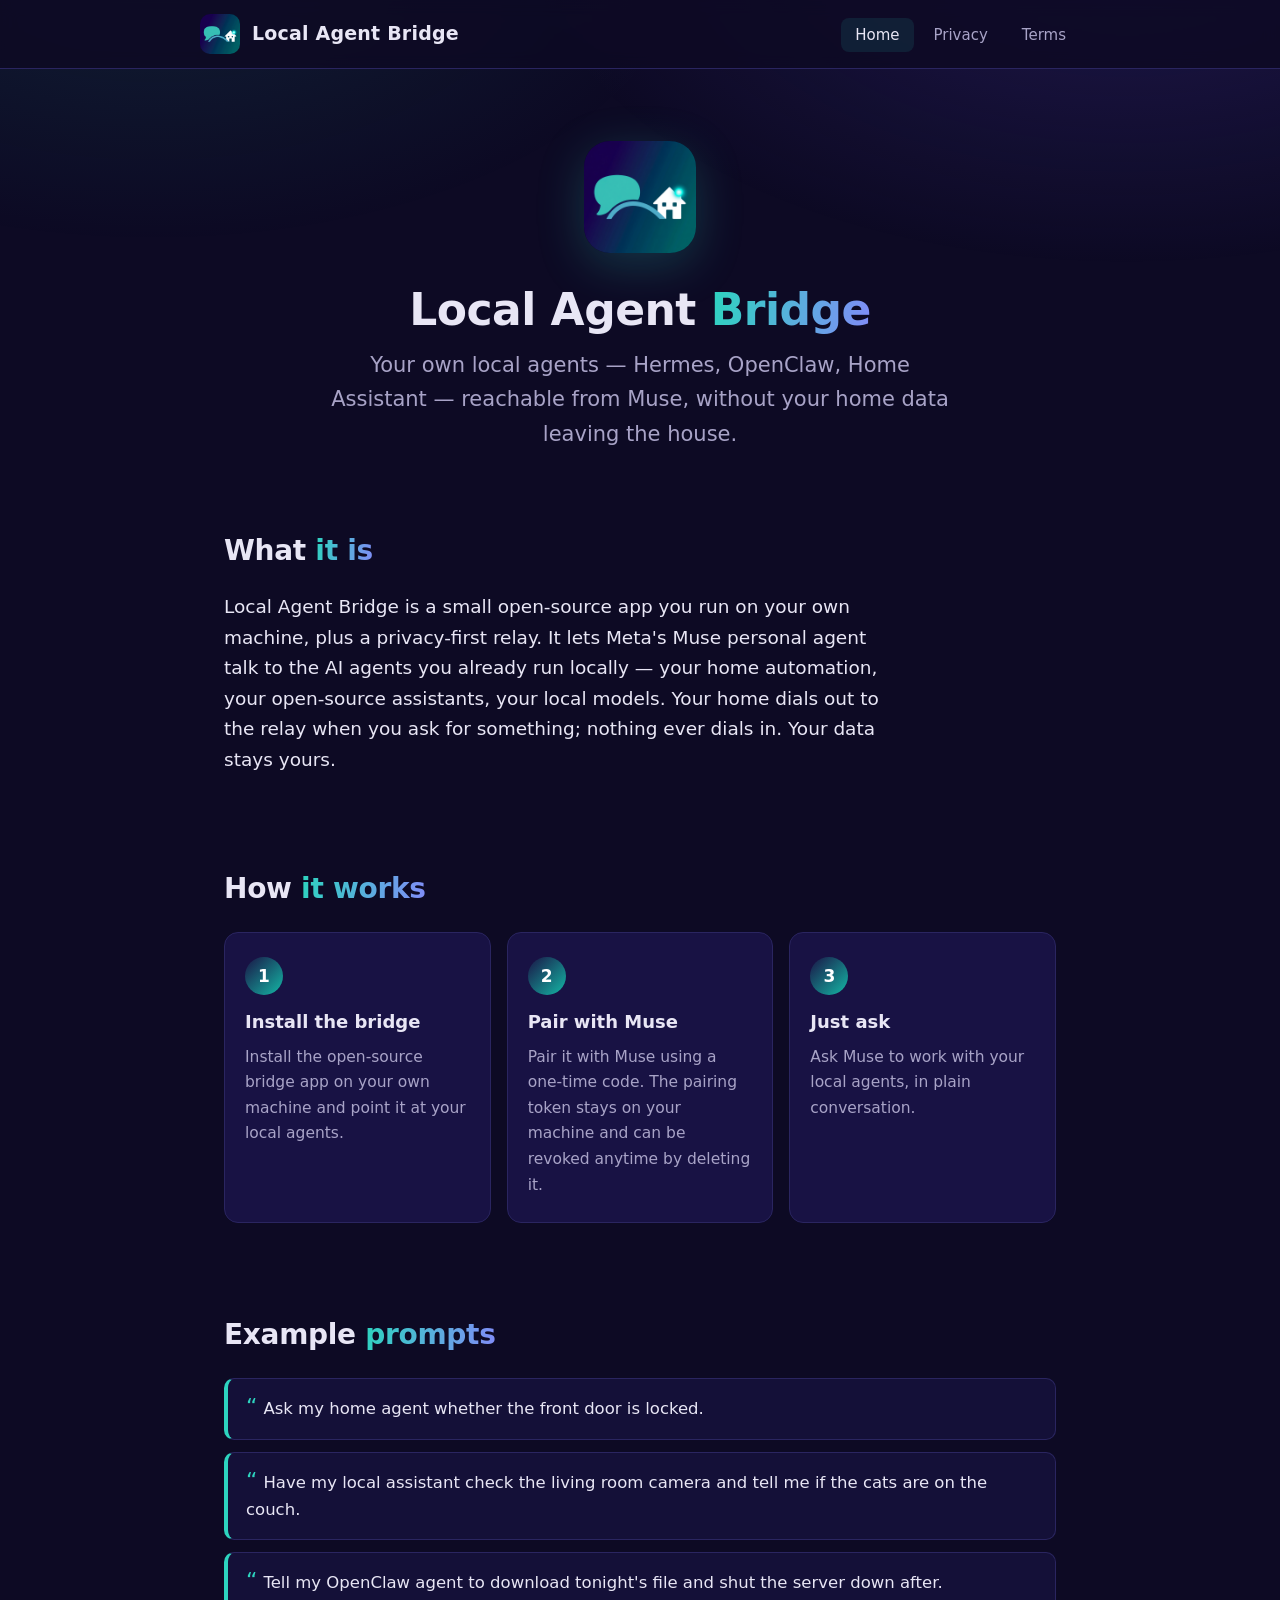
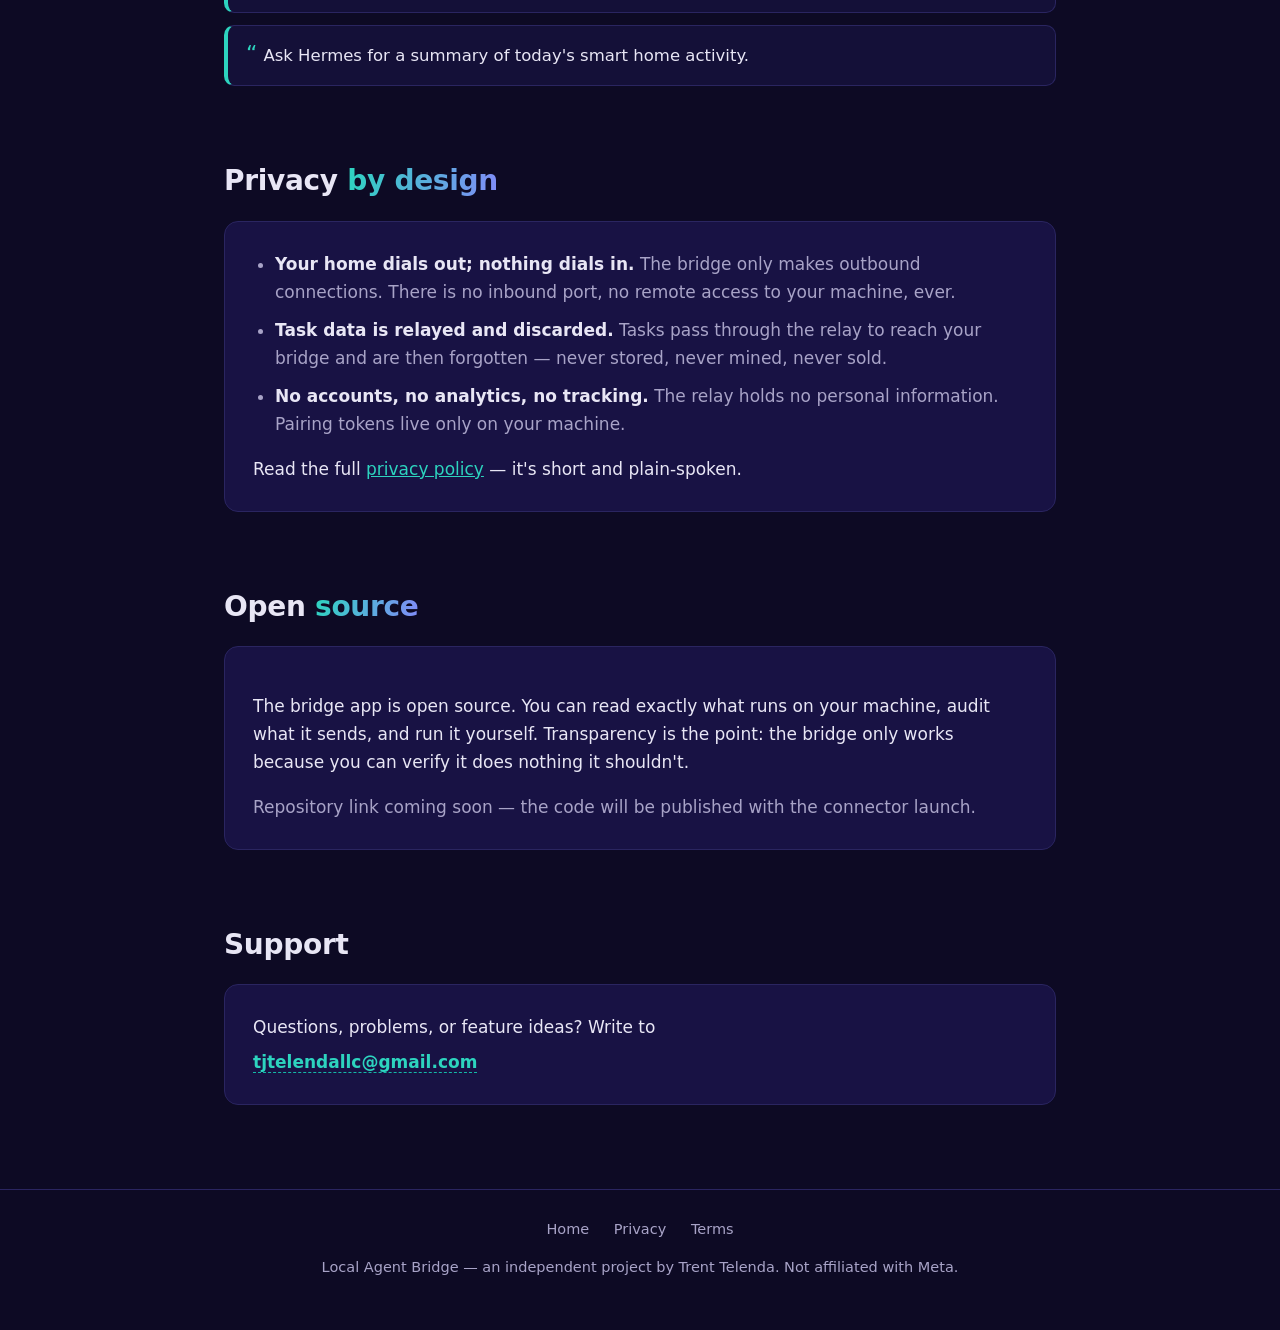
==== docs/index.html @ ab5d9c14 "Local Agent Bridge: full build" ====
<!DOCTYPE html>
<html lang="en">
<head>
  <meta charset="utf-8">
  <meta name="viewport" content="width=device-width, initial-scale=1">
  <title>Local Agent Bridge — Your local agents, reachable from Muse</title>
  <meta name="description" content="Local Agent Bridge connects Meta's Muse personal agent to your own in-home and local AI agents, without your home data leaving the house.">
  <link rel="icon" type="image/png" href="assets/icon-512.png">
  <link rel="stylesheet" href="assets/style.css">
</head>
<body>

<header class="site">
  <div class="wrap nav">
    <a class="brand" href="index.html">
      <img src="assets/icon-512.png" alt="Local Agent Bridge logo">
      Local Agent Bridge
    </a>
    <ul class="nav-links">
      <li><a href="index.html" aria-current="page">Home</a></li>
      <li><a href="privacy.html">Privacy</a></li>
      <li><a href="terms.html">Terms</a></li>
    </ul>
  </div>
</header>

<main class="wrap">

  <div class="hero">
    <img class="hero-icon" src="assets/icon-512.png" alt="Local Agent Bridge logo">
    <h1>Local Agent <span class="accent">Bridge</span></h1>
    <p class="tagline">Your own local agents — Hermes, OpenClaw, Home Assistant — reachable from Muse, without your home data leaving the house.</p>
  </div>

  <section class="block">
    <h2>What <span class="accent">it is</span></h2>
    <p class="lead">Local Agent Bridge is a small open-source app you run on your own machine, plus a privacy-first relay. It lets Meta's Muse personal agent talk to the AI agents you already run locally — your home automation, your open-source assistants, your local models. Your home dials out to the relay when you ask for something; nothing ever dials in. Your data stays yours.</p>
  </section>

  <section class="block">
    <h2>How <span class="accent">it works</span></h2>
    <ol class="steps">
      <li class="step">
        <span class="num">1</span>
        <h3>Install the bridge</h3>
        <p>Install the open-source bridge app on your own machine and point it at your local agents.</p>
      </li>
      <li class="step">
        <span class="num">2</span>
        <h3>Pair with Muse</h3>
        <p>Pair it with Muse using a one-time code. The pairing token stays on your machine and can be revoked anytime by deleting it.</p>
      </li>
      <li class="step">
        <span class="num">3</span>
        <h3>Just ask</h3>
        <p>Ask Muse to work with your local agents, in plain conversation.</p>
      </li>
    </ol>
  </section>

  <section class="block">
    <h2>Example <span class="accent">prompts</span></h2>
    <ul class="prompts">
      <li>Ask my home agent whether the front door is locked.</li>
      <li>Have my local assistant check the living room camera and tell me if the cats are on the couch.</li>
      <li>Tell my OpenClaw agent to download tonight's file and shut the server down after.</li>
      <li>Ask Hermes for a summary of today's smart home activity.</li>
    </ul>
  </section>

  <section class="block">
    <h2>Privacy <span class="accent">by design</span></h2>
    <div class="card">
      <ul>
        <li><strong>Your home dials out; nothing dials in.</strong> The bridge only makes outbound connections. There is no inbound port, no remote access to your machine, ever.</li>
        <li><strong>Task data is relayed and discarded.</strong> Tasks pass through the relay to reach your bridge and are then forgotten — never stored, never mined, never sold.</li>
        <li><strong>No accounts, no analytics, no tracking.</strong> The relay holds no personal information. Pairing tokens live only on your machine.</li>
      </ul>
      <p>Read the full <a href="privacy.html" style="color: var(--teal);">privacy policy</a> — it's short and plain-spoken.</p>
    </div>
  </section>

  <section class="block">
    <h2>Open <span class="accent">source</span></h2>
    <div class="card">
      <p>The bridge app is open source. You can read exactly what runs on your machine, audit what it sends, and run it yourself. Transparency is the point: the bridge only works because you can verify it does nothing it shouldn't.</p>
      <p style="color: var(--text-muted);">Repository link coming soon — the code will be published with the connector launch.</p>
    </div>
  </section>

  <section class="block">
    <h2>Support</h2>
    <div class="card support-box">
      <div>
        <p style="margin: 0 0 6px;">Questions, problems, or feature ideas? Write to</p>
        <a class="mailto" href="mailto:tjtelendallc@gmail.com">tjtelendallc@gmail.com</a>
      </div>
    </div>
  </section>

</main>

<footer class="site">
  <div class="wrap">
    <nav>
      <a href="index.html">Home</a>
      <a href="privacy.html">Privacy</a>
      <a href="terms.html">Terms</a>
    </nav>
    <p>Local Agent Bridge — an independent project by Trent Telenda. Not affiliated with Meta.</p>
  </div>
</footer>

</body>
</html>
---- docs/assets/style.css ----
/* Local Agent Bridge — shared stylesheet */
:root {
  --bg: #0d0a24;
  --bg-soft: #141038;
  --bg-card: #181244;
  --indigo: #1a1446;
  --teal: #2dd4bf;
  --teal-dim: #14b8a6;
  --text: #e8e6f5;
  --text-muted: #a8a3c7;
  --border: #2a2560;
  --radius: 14px;
}

* { box-sizing: border-box; }

html { scroll-behavior: smooth; }

body {
  margin: 0;
  background: var(--bg);
  color: var(--text);
  font-family: "Segoe UI", system-ui, -apple-system, Roboto, "Helvetica Neue", Arial, sans-serif;
  line-height: 1.65;
  font-size: 17px;
  -webkit-font-smoothing: antialiased;
}

/* soft gradient wash behind everything */
body::before {
  content: "";
  position: fixed;
  inset: 0;
  background:
    radial-gradient(900px 480px at 12% -5%, rgba(45, 212, 191, 0.10), transparent 60%),
    radial-gradient(1000px 560px at 88% -8%, rgba(76, 60, 180, 0.28), transparent 60%);
  pointer-events: none;
  z-index: -1;
}

.wrap {
  max-width: 880px;
  margin: 0 auto;
  padding: 0 24px;
}

/* ---------- header ---------- */
header.site {
  border-bottom: 1px solid var(--border);
  background: rgba(13, 10, 36, 0.85);
  backdrop-filter: blur(8px);
  position: sticky;
  top: 0;
  z-index: 10;
}

.nav {
  display: flex;
  align-items: center;
  gap: 16px;
  padding: 14px 0;
}

.brand {
  display: flex;
  align-items: center;
  gap: 12px;
  text-decoration: none;
  color: var(--text);
  font-weight: 700;
  font-size: 19px;
  letter-spacing: 0.2px;
  margin-right: auto;
}

.brand img {
  width: 40px;
  height: 40px;
  border-radius: 10px;
  display: block;
}

.nav-links {
  display: flex;
  gap: 6px;
  list-style: none;
  margin: 0;
  padding: 0;
}

.nav-links a {
  color: var(--text-muted);
  text-decoration: none;
  padding: 8px 14px;
  border-radius: 8px;
  font-size: 15px;
  transition: color 0.15s, background 0.15s;
}

.nav-links a:hover,
.nav-links a[aria-current="page"] {
  color: var(--text);
  background: rgba(45, 212, 191, 0.10);
}

/* ---------- hero ---------- */
.hero {
  padding: 72px 0 40px;
  text-align: center;
}

.hero img.hero-icon {
  width: 112px;
  height: 112px;
  border-radius: 26px;
  box-shadow: 0 12px 48px rgba(45, 212, 191, 0.22);
  margin-bottom: 24px;
}

.hero h1 {
  font-size: 44px;
  line-height: 1.15;
  margin: 0 0 12px;
  letter-spacing: -0.5px;
}

.hero h1 .accent {
  background: linear-gradient(100deg, var(--teal), #818cf8);
  -webkit-background-clip: text;
  background-clip: text;
  color: transparent;
}

.tagline {
  font-size: 21px;
  color: var(--text-muted);
  max-width: 620px;
  margin: 0 auto;
}

/* ---------- sections ---------- */
section.block { padding: 36px 0; }

h2 {
  font-size: 28px;
  margin: 0 0 16px;
  letter-spacing: -0.3px;
}

h2 .accent {
  background: linear-gradient(100deg, var(--teal), #818cf8);
  -webkit-background-clip: text;
  background-clip: text;
  color: transparent;
}

p.lead {
  font-size: 18.5px;
  color: var(--text);
  max-width: 680px;
}

/* ---------- steps ---------- */
.steps {
  display: grid;
  grid-template-columns: repeat(auto-fit, minmax(220px, 1fr));
  gap: 16px;
  margin-top: 20px;
  padding: 0;
  list-style: none;
}

.step {
  background: var(--bg-card);
  border: 1px solid var(--border);
  border-radius: var(--radius);
  padding: 24px 20px;
}

.step .num {
  display: inline-flex;
  align-items: center;
  justify-content: center;
  width: 38px;
  height: 38px;
  border-radius: 50%;
  background: linear-gradient(135deg, var(--indigo), var(--teal-dim));
  color: #fff;
  font-weight: 700;
  font-size: 17px;
  margin-bottom: 12px;
}

.step h3 {
  margin: 0 0 8px;
  font-size: 18px;
}

.step p {
  margin: 0;
  color: var(--text-muted);
  font-size: 15.5px;
}

/* ---------- prompt examples ---------- */
.prompts {
  list-style: none;
  margin: 20px 0 0;
  padding: 0;
  display: grid;
  gap: 12px;
}

.prompts li {
  background: var(--bg-soft);
  border: 1px solid var(--border);
  border-left: 4px solid var(--teal);
  border-radius: 10px;
  padding: 16px 18px;
  font-size: 16.5px;
}

.prompts li::before {
  content: "\201C";
  color: var(--teal);
  font-size: 22px;
  margin-right: 6px;
  line-height: 0;
}

/* ---------- cards ---------- */
.card {
  background: var(--bg-card);
  border: 1px solid var(--border);
  border-radius: var(--radius);
  padding: 28px;
  margin-top: 16px;
}

.card ul {
  margin: 0;
  padding-left: 22px;
  color: var(--text-muted);
}

.card ul li { margin-bottom: 10px; }
.card ul li strong { color: var(--text); }

.card p:last-child { margin-bottom: 0; }

/* ---------- support ---------- */
.support-box {
  display: flex;
  align-items: center;
  gap: 18px;
  flex-wrap: wrap;
}

.support-box a.mailto {
  color: var(--teal);
  font-weight: 600;
  text-decoration: none;
  border-bottom: 1px dashed var(--teal-dim);
}

.support-box a.mailto:hover { border-bottom-style: solid; }

/* ---------- footer ---------- */
footer.site {
  border-top: 1px solid var(--border);
  margin-top: 48px;
  padding: 28px 0 36px;
  color: var(--text-muted);
  font-size: 14.5px;
  text-align: center;
}

footer.site nav {
  margin-bottom: 10px;
}

footer.site nav a {
  color: var(--text-muted);
  text-decoration: none;
  margin: 0 10px;
}

footer.site nav a:hover { color: var(--teal); }

/* ---------- small print pages ---------- */
.policy-meta {
  color: var(--text-muted);
  font-size: 15px;
  margin-bottom: 28px;
}

.policy h3 {
  font-size: 20px;
  margin: 32px 0 10px;
  color: var(--text);
}

.policy p, .policy li { color: var(--text); }
.policy ul { padding-left: 22px; }
.policy li { margin-bottom: 8px; }

/* ---------- responsive ---------- */
@media (max-width: 560px) {
  .hero h1 { font-size: 32px; }
  .tagline { font-size: 18px; }
  .nav { flex-wrap: wrap; }
  section.block { padding: 28px 0; }
}
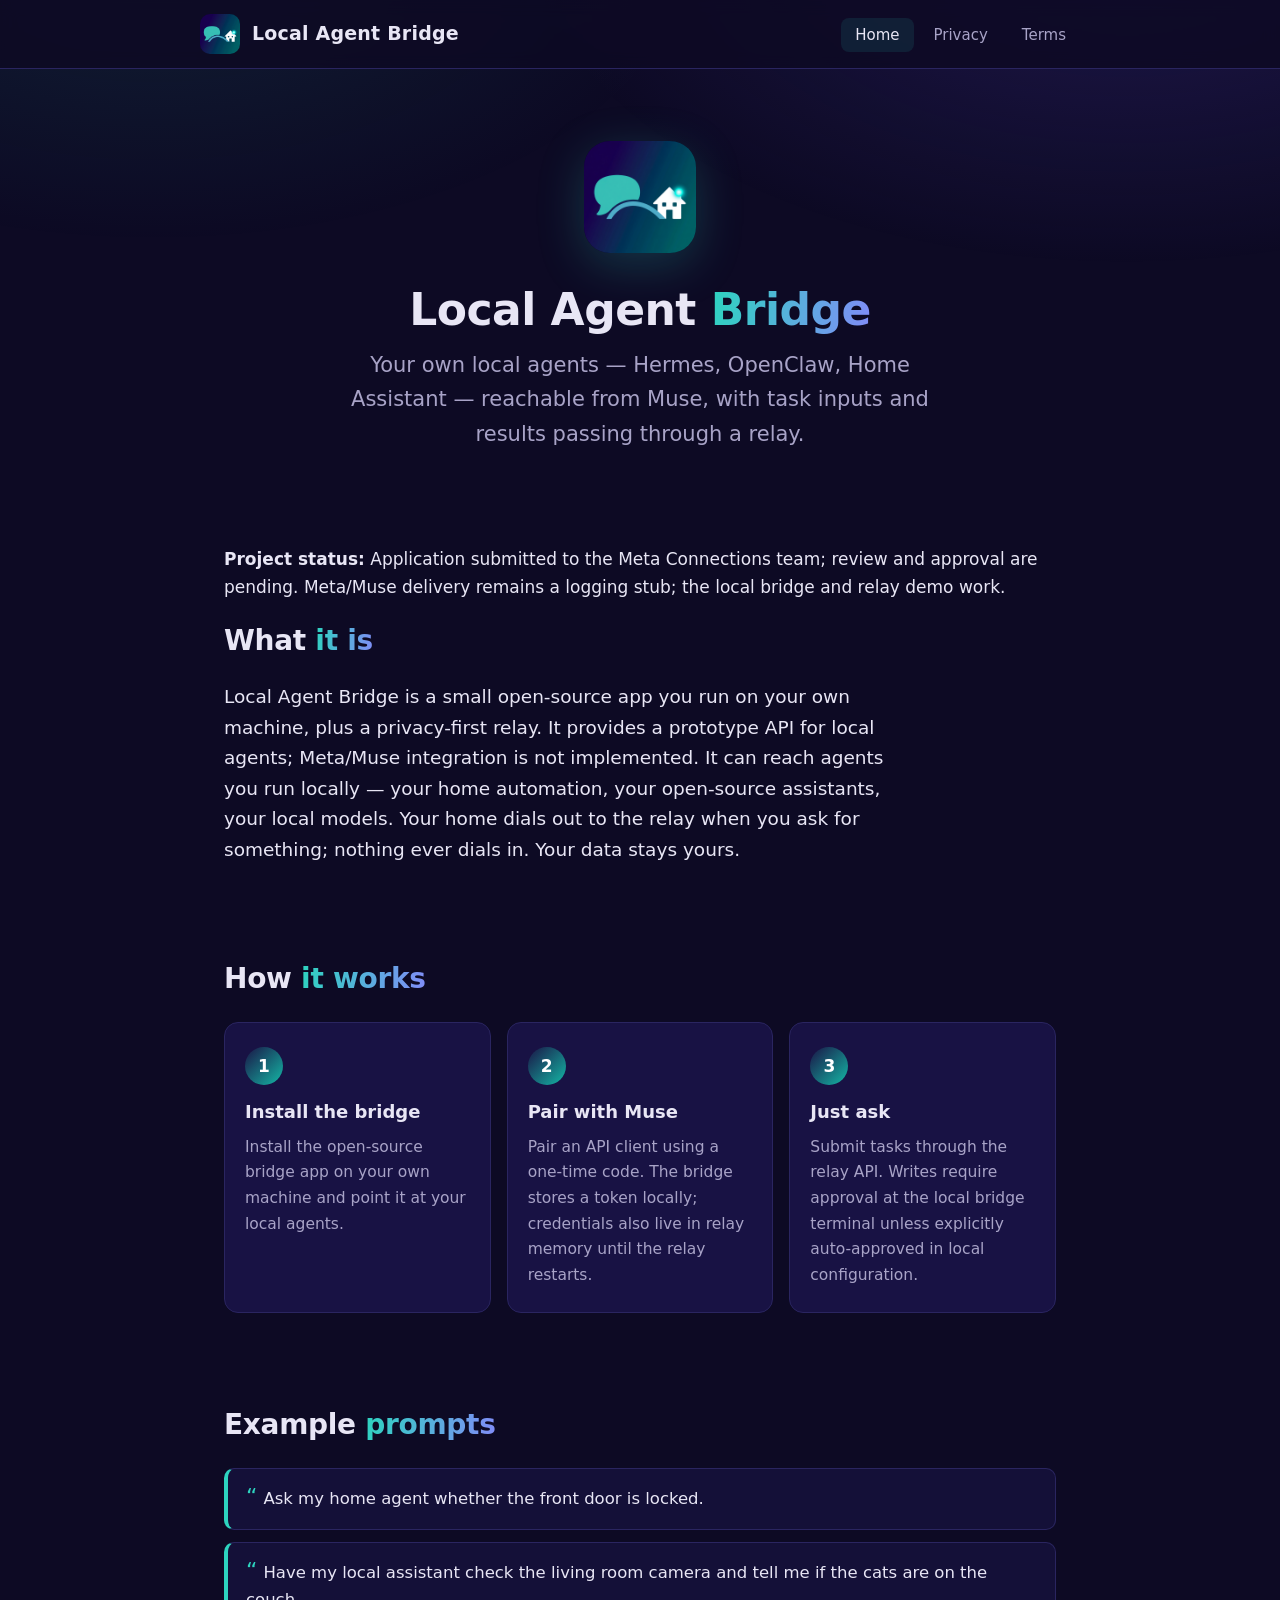
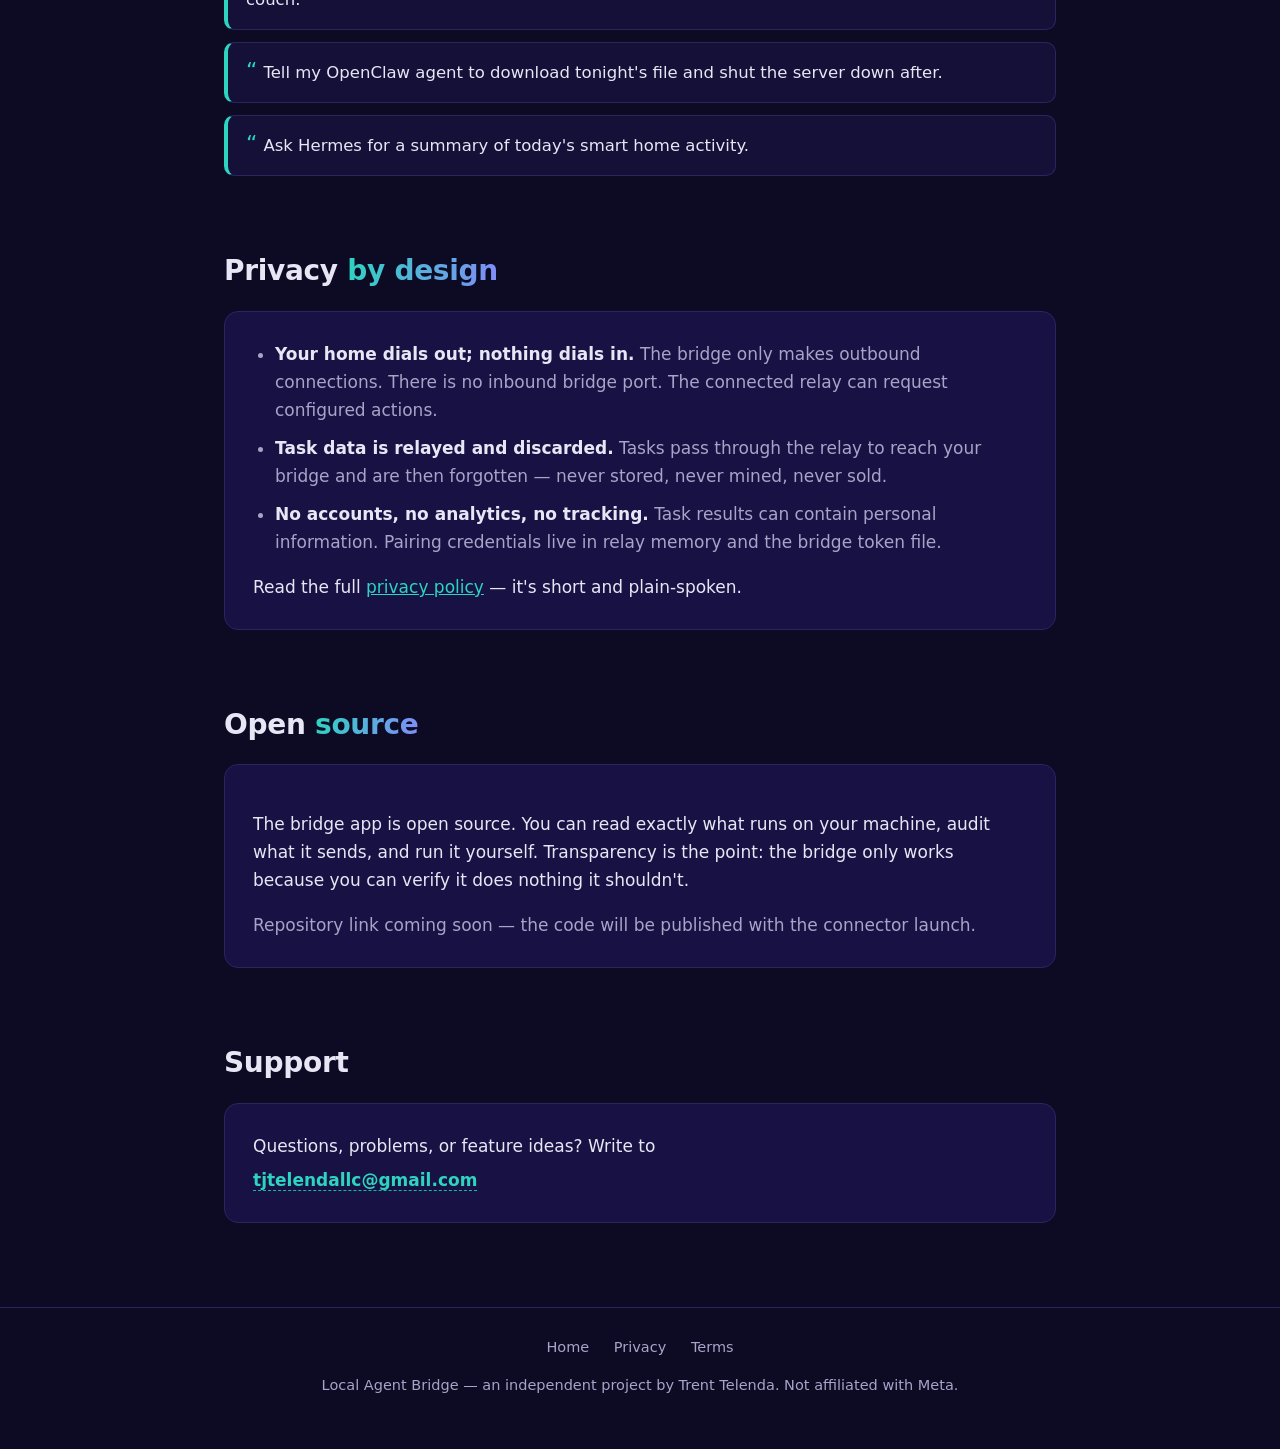
==== commit 3fc82c81: "Enforce local approval before bridge actions and document prototype status Bind approval and replay " ====
--- a/docs/index.html
+++ b/docs/index.html
@@ -4,7 +4,7 @@
   <meta charset="utf-8">
   <meta name="viewport" content="width=device-width, initial-scale=1">
   <title>Local Agent Bridge — Your local agents, reachable from Muse</title>
-  <meta name="description" content="Local Agent Bridge connects Meta's Muse personal agent to your own in-home and local AI agents, without your home data leaving the house.">
+  <meta name="description" content="Local Agent Bridge connects Meta's Muse personal agent to your own in-home and local AI agents, with task inputs and results passing through a relay.">
   <link rel="icon" type="image/png" href="assets/icon-512.png">
   <link rel="stylesheet" href="assets/style.css">
 </head>
@@ -29,12 +29,13 @@
   <div class="hero">
     <img class="hero-icon" src="assets/icon-512.png" alt="Local Agent Bridge logo">
     <h1>Local Agent <span class="accent">Bridge</span></h1>
-    <p class="tagline">Your own local agents — Hermes, OpenClaw, Home Assistant — reachable from Muse, without your home data leaving the house.</p>
+    <p class="tagline">Your own local agents — Hermes, OpenClaw, Home Assistant — reachable from Muse, with task inputs and results passing through a relay.</p>
   </div>
 
   <section class="block">
+    <p><strong>Project status:</strong> Application submitted to the Meta Connections team; review and approval are pending. Meta/Muse delivery remains a logging stub; the local bridge and relay demo work.</p>
     <h2>What <span class="accent">it is</span></h2>
-    <p class="lead">Local Agent Bridge is a small open-source app you run on your own machine, plus a privacy-first relay. It lets Meta's Muse personal agent talk to the AI agents you already run locally — your home automation, your open-source assistants, your local models. Your home dials out to the relay when you ask for something; nothing ever dials in. Your data stays yours.</p>
+    <p class="lead">Local Agent Bridge is a small open-source app you run on your own machine, plus a privacy-first relay. It provides a prototype API for local agents; Meta/Muse integration is not implemented. It can reach agents you run locally — your home automation, your open-source assistants, your local models. Your home dials out to the relay when you ask for something; nothing ever dials in. Your data stays yours.</p>
   </section>
 
   <section class="block">
@@ -48,12 +49,12 @@
       <li class="step">
         <span class="num">2</span>
         <h3>Pair with Muse</h3>
-        <p>Pair it with Muse using a one-time code. The pairing token stays on your machine and can be revoked anytime by deleting it.</p>
+        <p>Pair an API client using a one-time code. The bridge stores a token locally; credentials also live in relay memory until the relay restarts.</p>
       </li>
       <li class="step">
         <span class="num">3</span>
         <h3>Just ask</h3>
-        <p>Ask Muse to work with your local agents, in plain conversation.</p>
+        <p>Submit tasks through the relay API. Writes require approval at the local bridge terminal unless explicitly auto-approved in local configuration.</p>
       </li>
     </ol>
   </section>
@@ -72,9 +73,9 @@
     <h2>Privacy <span class="accent">by design</span></h2>
     <div class="card">
       <ul>
-        <li><strong>Your home dials out; nothing dials in.</strong> The bridge only makes outbound connections. There is no inbound port, no remote access to your machine, ever.</li>
+        <li><strong>Your home dials out; nothing dials in.</strong> The bridge only makes outbound connections. There is no inbound bridge port. The connected relay can request configured actions.</li>
         <li><strong>Task data is relayed and discarded.</strong> Tasks pass through the relay to reach your bridge and are then forgotten — never stored, never mined, never sold.</li>
-        <li><strong>No accounts, no analytics, no tracking.</strong> The relay holds no personal information. Pairing tokens live only on your machine.</li>
+        <li><strong>No accounts, no analytics, no tracking.</strong> Task results can contain personal information. Pairing credentials live in relay memory and the bridge token file.</li>
       </ul>
       <p>Read the full <a href="privacy.html" style="color: var(--teal);">privacy policy</a> — it's short and plain-spoken.</p>
     </div>
